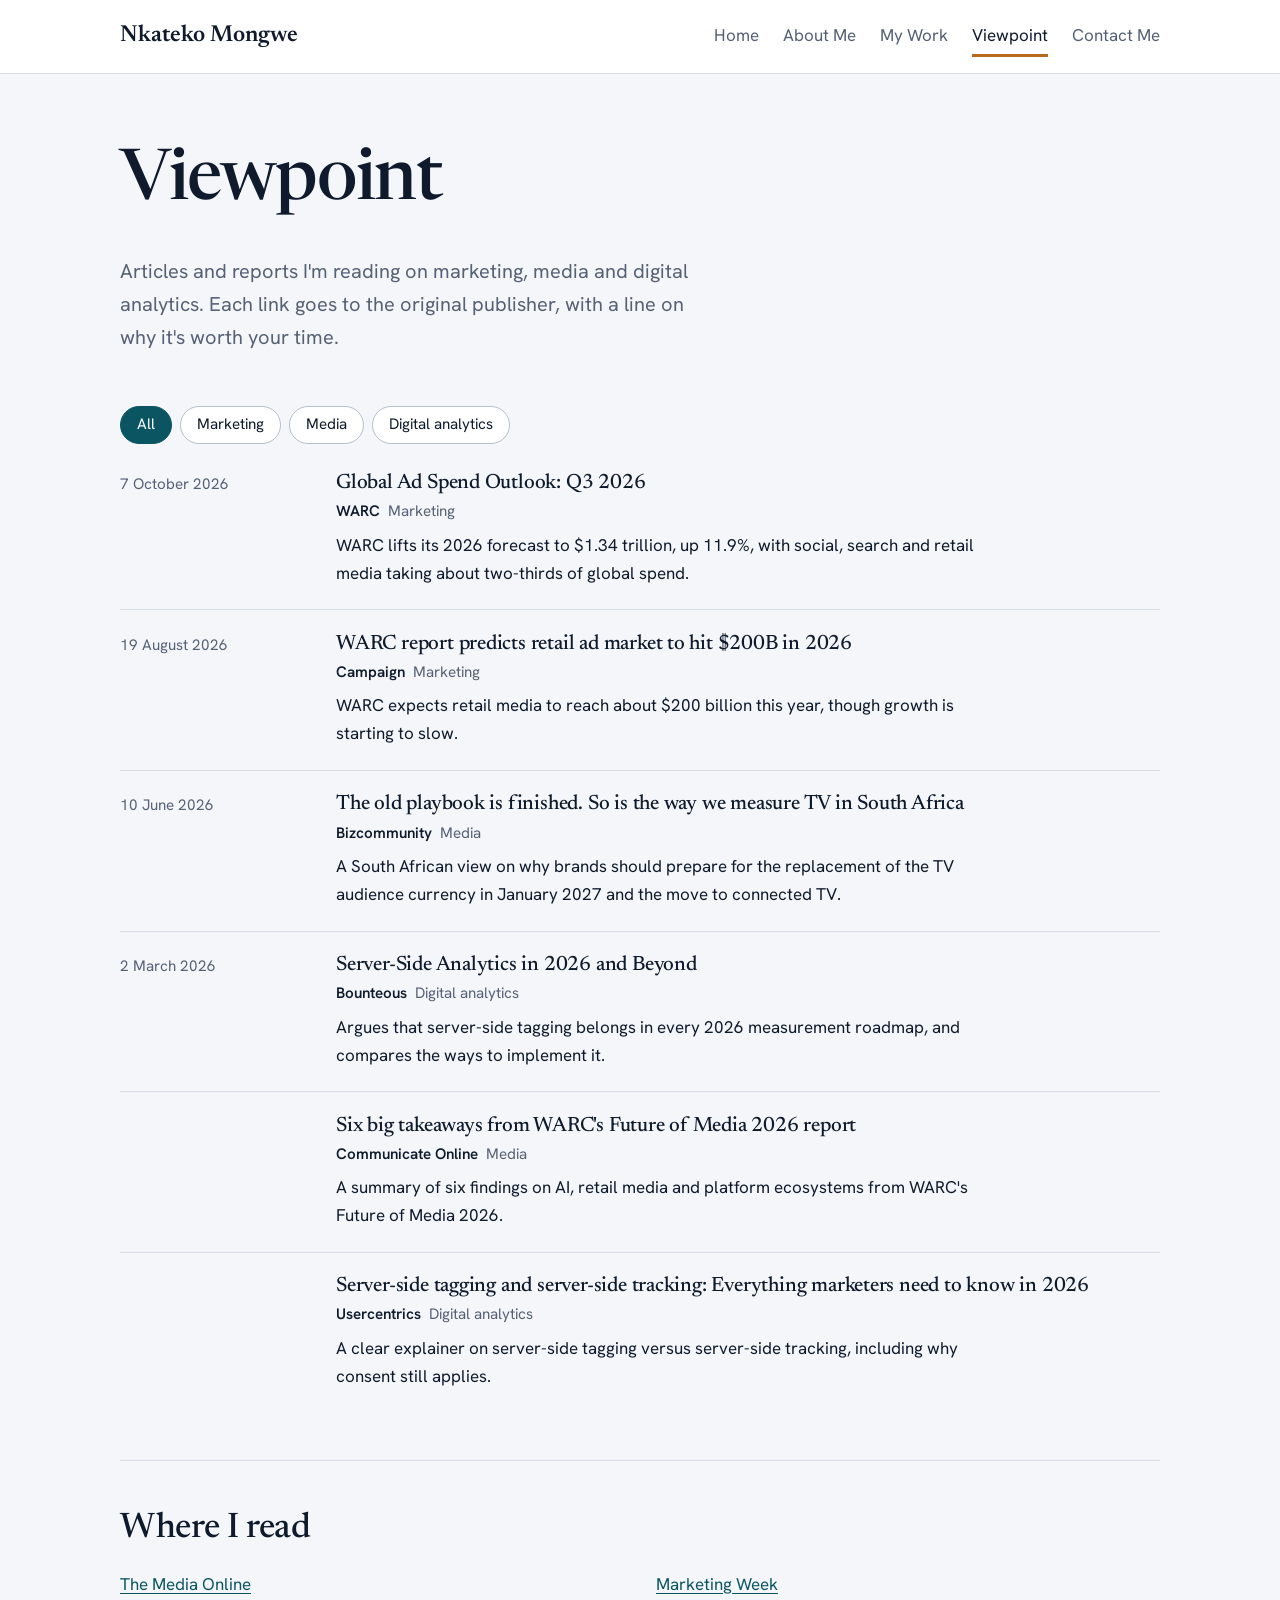
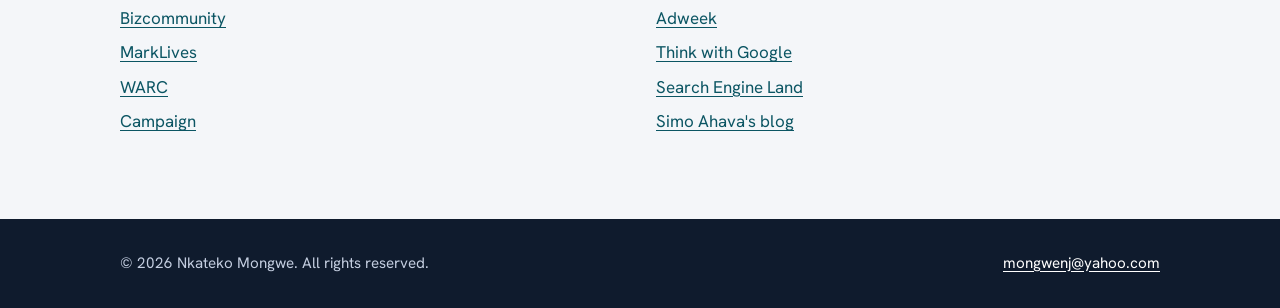
==== viewpoint.html @ 5703eab3 "Add files via upload" ====
<!DOCTYPE html>
<html lang="en">
<head>
  <meta charset="UTF-8">
  <meta name="viewport" content="width=device-width, initial-scale=1">
  <!-- Google tag (gtag.js) -->
  <script async src="https://www.googletagmanager.com/gtag/js?id=G-7LT1C69LMJ"></script>
  <script>
    window.dataLayer = window.dataLayer || [];
    function gtag(){dataLayer.push(arguments);}
    gtag('js', new Date());

    gtag('config', 'G-7LT1C69LMJ');
  </script>
  <title>Viewpoint | Nkateko Mongwe</title>
  <meta name="description" content="Curated articles on marketing, media and digital analytics, with a short note on why each one matters.">
  <link rel="icon" href="data:image/svg+xml,%3Csvg xmlns='http://www.w3.org/2000/svg' viewBox='0 0 64 64'%3E%3Crect width='64' height='64' rx='10' fill='%230B5563'/%3E%3Ctext x='32' y='43' font-family='Georgia,serif' font-size='30' font-weight='700' text-anchor='middle' fill='white'%3ENM%3C/text%3E%3C/svg%3E">
  <link rel="preconnect" href="https://fonts.googleapis.com">
  <link rel="preconnect" href="https://fonts.gstatic.com" crossorigin>
  <link href="https://fonts.googleapis.com/css2?family=Hanken+Grotesk:wght@400;500;600&family=Newsreader:opsz,wght@6..72,400;6..72,500;6..72,600&display=swap" rel="stylesheet">
  <link rel="stylesheet" href="style.css">
  <script src="articles.js" defer></script>
  <script src="main.js" defer></script>
</head>
<body>
  <a class="skip-link" href="#main">Skip to content</a>
  <header class="site-header">
    <div class="wrap">
      <a class="brand" href="index.html">Nkateko Mongwe</a>
      <nav class="site-nav" aria-label="Main">
        <a href="index.html">Home</a>
        <a href="about.html">About Me</a>
        <a href="work.html">My Work</a>
        <a href="viewpoint.html" aria-current="page">Viewpoint</a>
        <a href="contact.html">Contact Me</a>
      </nav>
    </div>
  </header>

  <main id="main">

    <section class="wrap page-title">
      <h1>Viewpoint</h1>
      <p class="lead">Articles and reports I'm reading on marketing, media and digital analytics. Each link goes to the original publisher, with a line on why it's worth your time.</p>
    </section>

    <section class="wrap" style="padding-bottom:3rem">
      <div class="filters" role="group" aria-label="Filter articles by topic">
        <button type="button" data-filter="All" aria-pressed="true">All</button>
        <button type="button" data-filter="Marketing" aria-pressed="false">Marketing</button>
        <button type="button" data-filter="Media" aria-pressed="false">Media</button>
        <button type="button" data-filter="Digital analytics" aria-pressed="false">Digital analytics</button>
      </div>
      <ul class="article-list" data-articles></ul>
      <noscript><p>Turn on JavaScript to see the article list.</p></noscript>
    </section>

    <section class="section wrap">
      <h2>Where I read</h2>
      <ul class="source-links">
        <li><a href="https://themediaonline.co.za" target="_blank" rel="noopener">The Media Online</a></li>
        <li><a href="https://www.bizcommunity.com" target="_blank" rel="noopener">Bizcommunity</a></li>
        <li><a href="https://www.marklives.com" target="_blank" rel="noopener">MarkLives</a></li>
        <li><a href="https://www.warc.com" target="_blank" rel="noopener">WARC</a></li>
        <li><a href="https://www.campaignlive.com" target="_blank" rel="noopener">Campaign</a></li>
        <li><a href="https://www.marketingweek.com" target="_blank" rel="noopener">Marketing Week</a></li>
        <li><a href="https://www.adweek.com" target="_blank" rel="noopener">Adweek</a></li>
        <li><a href="https://www.thinkwithgoogle.com" target="_blank" rel="noopener">Think with Google</a></li>
        <li><a href="https://searchengineland.com" target="_blank" rel="noopener">Search Engine Land</a></li>
        <li><a href="https://www.simoahava.com" target="_blank" rel="noopener">Simo Ahava's blog</a></li>
      </ul>
    </section>

  </main>

  <footer class="site-footer">
    <div class="wrap">
      <p>&copy; <span id="year">2026</span> Nkateko Mongwe. All rights reserved.</p>
      <p><a href="mailto:mongwenj@yahoo.com">mongwenj@yahoo.com</a></p>
    </div>
  </footer>
</body>
</html>
---- style.css ----
:root {
  --ink: #0f1b2d;
  --paper: #f4f6f9;
  --white: #ffffff;
  --teal: #0b5563;
  --teal-dark: #083f4a;
  --slate: #566176;
  --line: #d8dee7;
  --ochre: #b8691a;
}

* { box-sizing: border-box; }

@media (prefers-reduced-motion: no-preference) {
  html { scroll-behavior: smooth; }
}

body {
  margin: 0;
  background: var(--paper);
  color: var(--ink);
  font-family: "Hanken Grotesk", system-ui, -apple-system, "Segoe UI", sans-serif;
  font-size: 1.0625rem;
  line-height: 1.65;
}

h1, h2, h3 {
  font-family: "Newsreader", Georgia, "Times New Roman", serif;
  font-weight: 500;
  letter-spacing: -0.01em;
  line-height: 1.12;
  margin: 0 0 0.5em;
}

h1 { font-size: clamp(2.5rem, 6.2vw, 4.4rem); line-height: 1.05; letter-spacing: -0.02em; }
h2 { font-size: clamp(1.65rem, 3.4vw, 2.2rem); }
h3 { font-size: 1.3rem; }

p { margin: 0 0 1em; max-width: 64ch; }

a { color: var(--teal); text-underline-offset: 3px; }
a:hover { color: var(--teal-dark); }

:focus-visible {
  outline: 3px solid var(--teal);
  outline-offset: 3px;
  border-radius: 2px;
}

.wrap { width: min(100% - 2.5rem, 1040px); margin-inline: auto; }

.skip-link {
  position: absolute;
  left: 1rem;
  top: -4rem;
  background: var(--ink);
  color: var(--white);
  padding: 0.6rem 1rem;
  z-index: 10;
}
.skip-link:focus { top: 1rem; color: var(--white); }

.visually-hidden {
  position: absolute;
  width: 1px; height: 1px;
  overflow: hidden;
  clip: rect(0 0 0 0);
  white-space: nowrap;
}

/* Header */
.site-header { background: var(--white); border-bottom: 1px solid var(--line); }

.site-header .wrap {
  display: flex;
  flex-wrap: wrap;
  align-items: center;
  justify-content: space-between;
  gap: 0.5rem 2rem;
  padding-block: 1rem;
}

.brand {
  font-family: "Newsreader", Georgia, serif;
  font-weight: 600;
  font-size: 1.45rem;
  color: var(--ink);
  text-decoration: none;
}

.site-nav { display: flex; flex-wrap: wrap; gap: 0.25rem 1.5rem; }

.site-nav a {
  color: var(--slate);
  text-decoration: none;
  padding-block: 0.3rem;
  border-bottom: 3px solid transparent;
}
.site-nav a:hover { color: var(--ink); }
.site-nav a[aria-current="page"] { color: var(--ink); border-bottom-color: var(--ochre); }

/* Hero */
.hero {
  display: grid;
  gap: 2.5rem;
  align-items: center;
  padding-block: clamp(2.5rem, 7vw, 5.5rem);
}

@media (min-width: 840px) {
  .hero { grid-template-columns: 1.3fr 0.7fr; gap: 4rem; }
}

.lead { font-size: 1.25rem; color: var(--slate); max-width: 52ch; }

.actions { display: flex; flex-wrap: wrap; gap: 0.75rem; margin-top: 1.5rem; }

.button {
  display: inline-block;
  background: var(--teal);
  color: var(--white);
  font: inherit;
  font-weight: 600;
  padding: 0.8rem 1.4rem;
  border: 2px solid var(--teal);
  border-radius: 4px;
  text-decoration: none;
  cursor: pointer;
}
.button:hover { background: var(--teal-dark); border-color: var(--teal-dark); color: var(--white); }

.button.secondary { background: transparent; color: var(--teal); }
.button.secondary:hover { background: var(--teal); color: var(--white); }

/* Portrait with a measuring-rule edge */
.portrait { position: relative; margin: 0; padding-left: 30px; }

.portrait::before,
.portrait::after {
  content: "";
  position: absolute;
  left: 0;
  top: 0;
  bottom: 0;
}
.portrait::before {
  width: 9px;
  background: repeating-linear-gradient(to bottom, var(--teal) 0 2px, transparent 2px 12px);
}
.portrait::after {
  width: 18px;
  background: repeating-linear-gradient(to bottom, var(--teal) 0 2px, transparent 2px 60px);
}

.portrait img { display: block; width: 100%; height: auto; border-radius: 2px; }

/* Sections */
.section { padding-block: 3rem; border-top: 1px solid var(--line); }
.section.tight { padding-block: 2rem; }

.page-title { padding-block: clamp(2.5rem, 6vw, 4.5rem) 2rem; }

.about-intro {
  display: grid;
  gap: 2.5rem;
  align-items: start;
  padding-block: clamp(2.5rem, 6vw, 4.5rem) 3rem;
}
@media (min-width: 840px) {
  .about-intro { grid-template-columns: 1.3fr 0.7fr; gap: 4rem; }
}

.worked-with { color: var(--slate); max-width: 70ch; margin: 0; }

.rows { margin: 0; padding: 0; list-style: none; }

.rows > li {
  display: grid;
  gap: 0.25rem 2.5rem;
  padding-block: 1.4rem;
  border-top: 1px solid var(--line);
}
.rows > li:first-child { border-top: 0; padding-top: 0.25rem; }
.rows h3 { margin: 0; }
.rows h3 a { color: var(--ink); text-decoration: none; }
.rows h3 a:hover { color: var(--teal); text-decoration: underline; }
.rows p { margin: 0; color: var(--slate); }
.rows p + p { margin-top: 0.75rem; }

@media (min-width: 720px) {
  .rows > li { grid-template-columns: 15rem 1fr; }
}

/* Career timeline (a real sequence, so dates lead) */
.timeline { margin: 0; padding: 0; list-style: none; }

.timeline > li {
  display: grid;
  gap: 0.2rem 2.5rem;
  padding-block: 1.1rem;
  border-top: 1px solid var(--line);
}
.timeline > li:first-child { border-top: 0; padding-top: 0.25rem; }
.timeline .when { color: var(--slate); font-size: 0.95rem; }
.timeline h3 { font-size: 1.15rem; margin: 0 0 0.15rem; }
.timeline p { margin: 0; color: var(--slate); }

@media (min-width: 720px) {
  .timeline > li { grid-template-columns: 11rem 1fr; }
}

details { margin-top: 0.5rem; }
details summary {
  cursor: pointer;
  font-weight: 600;
  color: var(--teal);
  padding-block: 0.75rem;
}
details[open] summary { margin-bottom: 0.25rem; }

/* Feature (deck) */
.feature { display: grid; gap: 2rem; align-items: start; }
@media (min-width: 840px) { .feature { grid-template-columns: 1fr 1fr; gap: 3rem; } }
.feature img {
  display: block;
  width: 100%;
  height: auto;
  border: 1px solid var(--line);
  border-radius: 2px;
}

/* Viewpoint */
.filters { display: flex; flex-wrap: wrap; gap: 0.5rem; margin: 0 0 1.5rem; }

.filters button {
  font: inherit;
  font-size: 0.95rem;
  color: var(--ink);
  background: var(--white);
  border: 1px solid #b5bfcd;
  border-radius: 999px;
  padding: 0.35rem 1rem;
  cursor: pointer;
}
.filters button[aria-pressed="true"] { background: var(--teal); border-color: var(--teal); color: var(--white); }

.article-list { margin: 0; padding: 0; list-style: none; }

.article {
  display: grid;
  gap: 0.2rem 2.5rem;
  padding-block: 1.4rem;
  border-top: 1px solid var(--line);
}
.article:first-child { border-top: 0; padding-top: 0.25rem; }
.article time, .article .undated { color: var(--slate); font-size: 0.95rem; }
.article h3 { margin: 0 0 0.25rem; }
.article h3 a { color: var(--ink); text-decoration: none; }
.article h3 a:hover { color: var(--teal); text-decoration: underline; }
.article .meta { margin: 0 0 0.4rem; color: var(--slate); font-size: 0.95rem; }
.article .meta strong { color: var(--ink); font-weight: 600; margin-right: 0.5rem; }
.article .note { margin: 0; }

@media (min-width: 720px) {
  .article { grid-template-columns: 11rem 1fr; }
}

.source-links { columns: 2 14rem; column-gap: 2rem; margin: 0; padding: 0; list-style: none; }
.source-links li { padding-block: 0.2rem; break-inside: avoid; }

/* Contact */
.contact-grid { display: grid; gap: 3rem; }
@media (min-width: 840px) { .contact-grid { grid-template-columns: 0.8fr 1.2fr; gap: 4rem; } }

.details { margin: 0; display: grid; gap: 1rem; }
.details dt { color: var(--slate); font-size: 0.95rem; }
.details dd { margin: 0; font-size: 1.15rem; }

form { display: grid; gap: 1.25rem; max-width: 36rem; }
label { display: grid; gap: 0.35rem; font-weight: 600; }

input, textarea, select {
  font: inherit;
  font-weight: 400;
  color: var(--ink);
  background: var(--white);
  border: 1px solid #aab4c3;
  border-radius: 4px;
  padding: 0.7rem 0.85rem;
  width: 100%;
}
textarea { min-height: 9rem; resize: vertical; }

.note-small { color: var(--slate); font-size: 0.95rem; }

/* Call to action */
.cta { display: grid; gap: 1rem; }
.cta h2 { margin: 0; max-width: 34ch; }

/* Footer */
.site-footer {
  margin-top: 2rem;
  background: var(--ink);
  color: #c4cee0;
  padding-block: 2rem;
  font-size: 0.95rem;
}
.site-footer .wrap { display: flex; flex-wrap: wrap; justify-content: space-between; gap: 0.75rem 2rem; }
.site-footer p { margin: 0; max-width: none; }
.site-footer a { color: var(--white); }
.site-footer a:hover { color: #9fd3dc; }
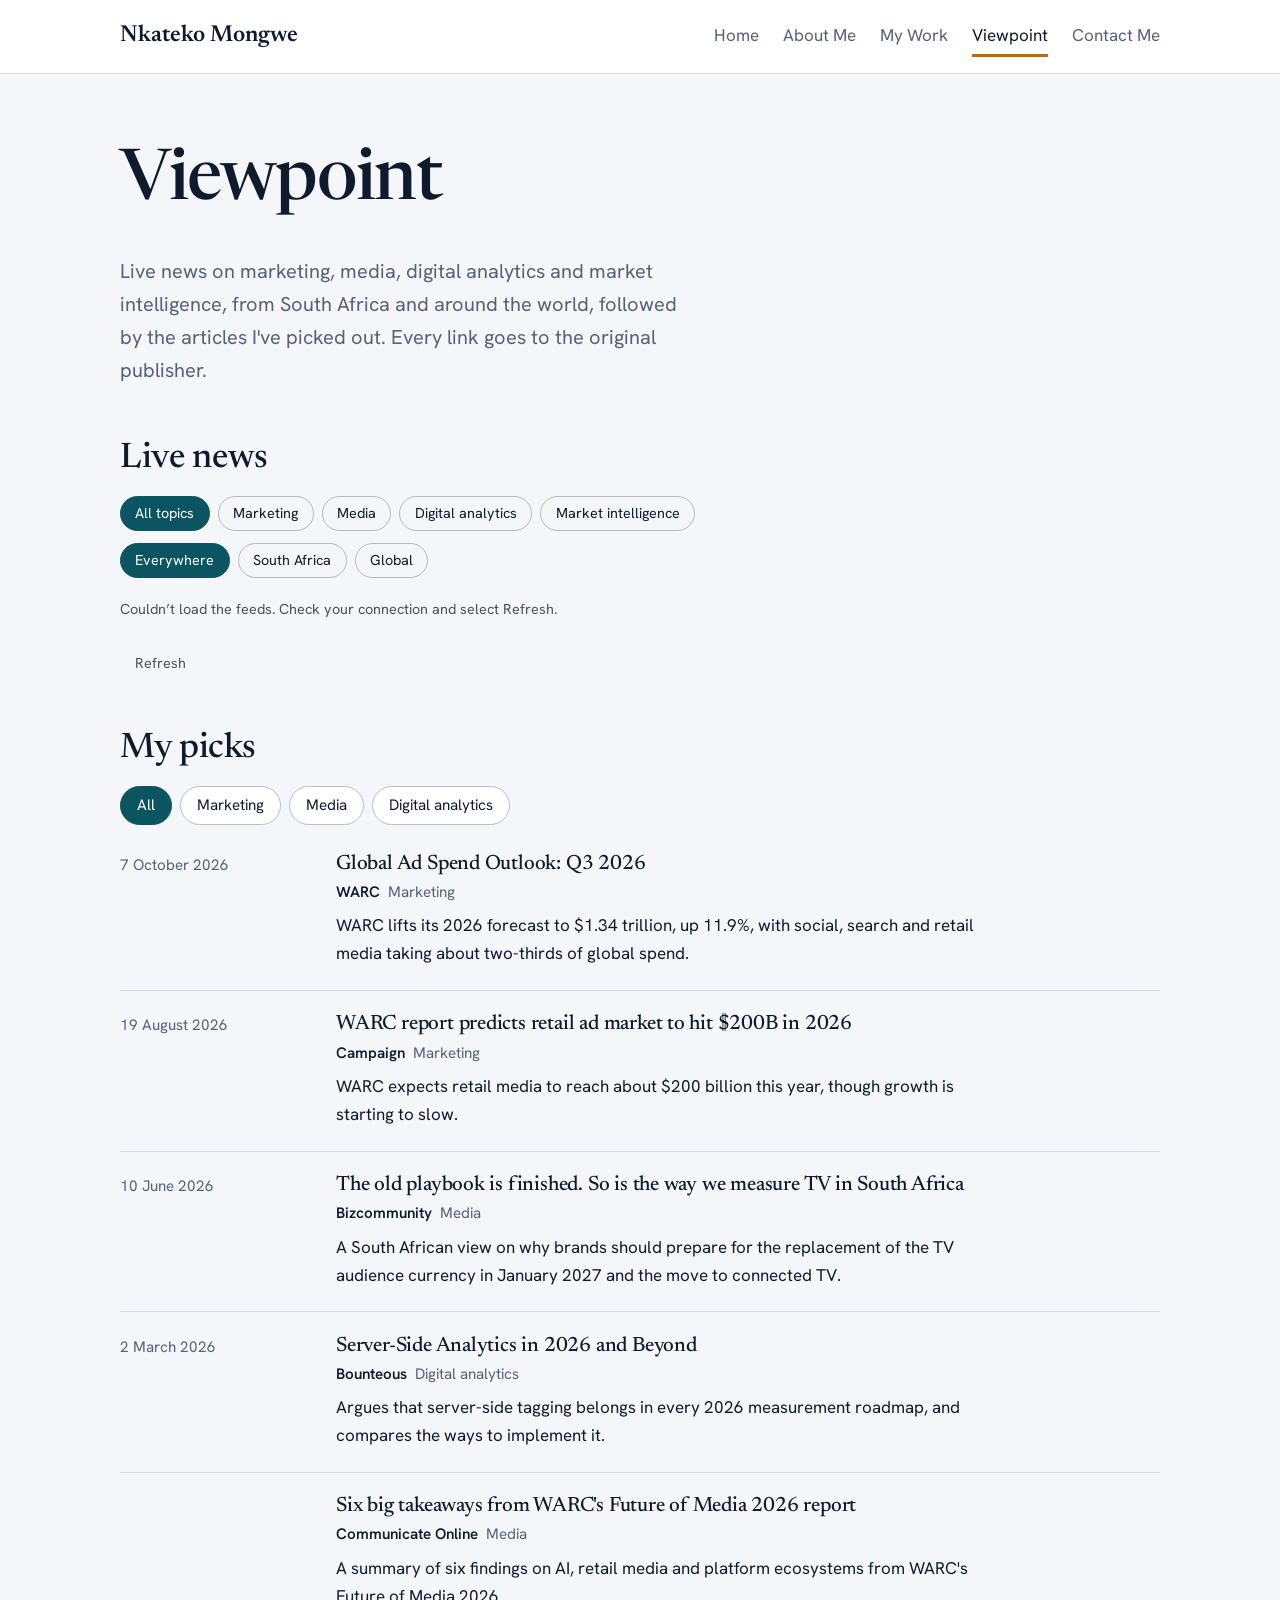
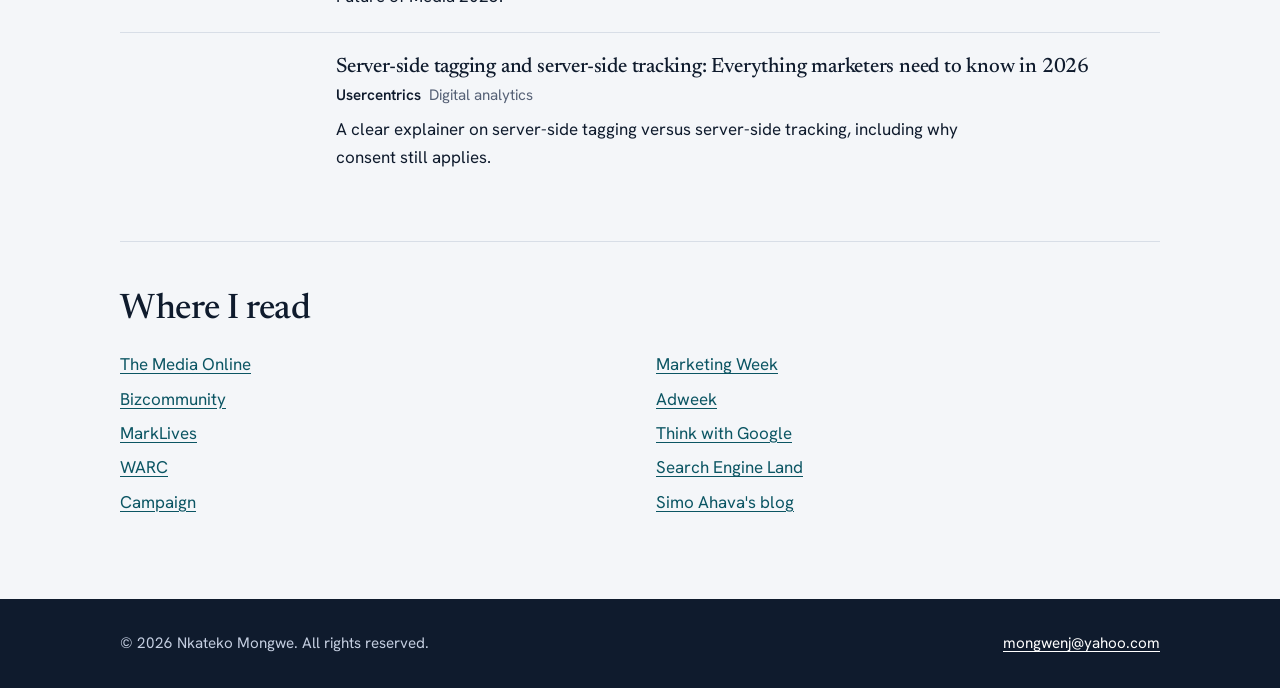
==== commit a9150254: "Add files via upload" ====
--- a/viewpoint.html
+++ b/viewpoint.html
@@ -19,8 +19,10 @@
   <link rel="preconnect" href="https://fonts.gstatic.com" crossorigin>
   <link href="https://fonts.googleapis.com/css2?family=Hanken+Grotesk:wght@400;500;600&family=Newsreader:opsz,wght@6..72,400;6..72,500;6..72,600&display=swap" rel="stylesheet">
   <link rel="stylesheet" href="style.css">
+  <link rel="stylesheet" href="feeds.css">
   <script src="articles.js" defer></script>
   <script src="main.js" defer></script>
+  <script src="feeds.js" defer></script>
 </head>
 <body>
   <a class="skip-link" href="#main">Skip to content</a>
@@ -41,10 +43,36 @@
 
     <section class="wrap page-title">
       <h1>Viewpoint</h1>
-      <p class="lead">Articles and reports I'm reading on marketing, media and digital analytics. Each link goes to the original publisher, with a line on why it's worth your time.</p>
+      <p class="lead">Live news on marketing, media, digital analytics and market intelligence, from South Africa and around the world, followed by the articles I've picked out. Every link goes to the original publisher.</p>
+    </section>
+
+    <section class="wrap feed-section" aria-labelledby="live-news-title">
+      <h2 id="live-news-title">Live news</h2>
+
+      <div class="feed-filters" role="group" aria-label="Filter live news by topic">
+        <button type="button" data-feed-topic="All" aria-pressed="true">All topics</button>
+        <button type="button" data-feed-topic="Marketing" aria-pressed="false">Marketing</button>
+        <button type="button" data-feed-topic="Media" aria-pressed="false">Media</button>
+        <button type="button" data-feed-topic="Digital analytics" aria-pressed="false">Digital analytics</button>
+        <button type="button" data-feed-topic="Market intelligence" aria-pressed="false">Market intelligence</button>
+      </div>
+      <div class="feed-filters" role="group" aria-label="Filter live news by region">
+        <button type="button" data-feed-region="All" aria-pressed="true">Everywhere</button>
+        <button type="button" data-feed-region="South Africa" aria-pressed="false">South Africa</button>
+        <button type="button" data-feed-region="Global" aria-pressed="false">Global</button>
+      </div>
+
+      <p class="feed-status" data-feed-status role="status" aria-live="polite">Loading the latest stories…</p>
+      <ul class="feed-list" data-feed-list></ul>
+      <div class="feed-actions">
+        <button type="button" class="feed-btn" data-feed-more hidden>Show more stories</button>
+        <button type="button" class="feed-btn feed-btn-quiet" data-feed-refresh>Refresh</button>
+      </div>
+      <noscript><p>Turn on JavaScript to see the live news.</p></noscript>
     </section>
 
     <section class="wrap" style="padding-bottom:3rem">
+      <h2>My picks</h2>
       <div class="filters" role="group" aria-label="Filter articles by topic">
         <button type="button" data-filter="All" aria-pressed="true">All</button>
         <button type="button" data-filter="Marketing" aria-pressed="false">Marketing</button>
--- a/feeds.css
+++ b/feeds.css
@@ -0,0 +1,107 @@
+/* Live news section for Viewpoint. All classes are prefixed feed- so they
+   don't interfere with style.css. Accent matches the NM favicon teal. */
+
+.feed-section { padding-bottom: 3rem; }
+
+.feed-filters {
+  display: flex;
+  flex-wrap: wrap;
+  gap: .5rem;
+  margin: 0 0 .75rem;
+}
+
+.feed-filters button,
+.feed-btn {
+  font: inherit;
+  font-size: .9rem;
+  line-height: 1.2;
+  padding: .5rem .9rem;
+  border-radius: 999px;
+  border: 1px solid color-mix(in srgb, currentColor 28%, transparent);
+  background: transparent;
+  color: inherit;
+  cursor: pointer;
+}
+
+.feed-filters button:hover,
+.feed-btn:hover { border-color: #0B5563; }
+
+.feed-filters button[aria-pressed="true"] {
+  background: #0B5563;
+  border-color: #0B5563;
+  color: #fff;
+}
+
+.feed-filters button:focus-visible,
+.feed-btn:focus-visible,
+.feed-title:focus-visible {
+  outline: 2px solid #0B5563;
+  outline-offset: 2px;
+}
+
+.feed-status {
+  margin: 1.25rem 0 .5rem;
+  font-size: .9rem;
+  opacity: .75;
+}
+
+.feed-list {
+  list-style: none;
+  margin: 0;
+  padding: 0;
+}
+
+.feed-item {
+  padding: 1.1rem 0;
+  border-top: 1px solid color-mix(in srgb, currentColor 16%, transparent);
+}
+.feed-item:last-child {
+  border-bottom: 1px solid color-mix(in srgb, currentColor 16%, transparent);
+}
+
+.feed-title {
+  font-family: "Newsreader", Georgia, serif;
+  font-size: 1.2rem;
+  font-weight: 500;
+  line-height: 1.3;
+  color: inherit;
+  text-decoration: none;
+}
+.feed-title:hover { text-decoration: underline; text-underline-offset: 3px; }
+
+.feed-summary {
+  margin: .4rem 0 0;
+  max-width: 68ch;
+  font-size: .95rem;
+  line-height: 1.55;
+  opacity: .85;
+}
+
+.feed-meta {
+  display: flex;
+  flex-wrap: wrap;
+  gap: .25rem 0;
+  margin: .6rem 0 0;
+  font-size: .82rem;
+  opacity: .75;
+}
+.feed-meta > * + * {
+  margin-left: .6rem;
+  padding-left: .6rem;
+  border-left: 1px solid color-mix(in srgb, currentColor 30%, transparent);
+}
+.feed-source { font-weight: 600; }
+
+.feed-actions {
+  display: flex;
+  flex-wrap: wrap;
+  gap: .75rem;
+  margin-top: 1.5rem;
+}
+.feed-actions [hidden] { display: none; }
+.feed-btn-quiet { border-color: transparent; opacity: .75; }
+.feed-btn-quiet:hover { opacity: 1; }
+
+@media (max-width: 560px) {
+  .feed-title { font-size: 1.1rem; }
+}
